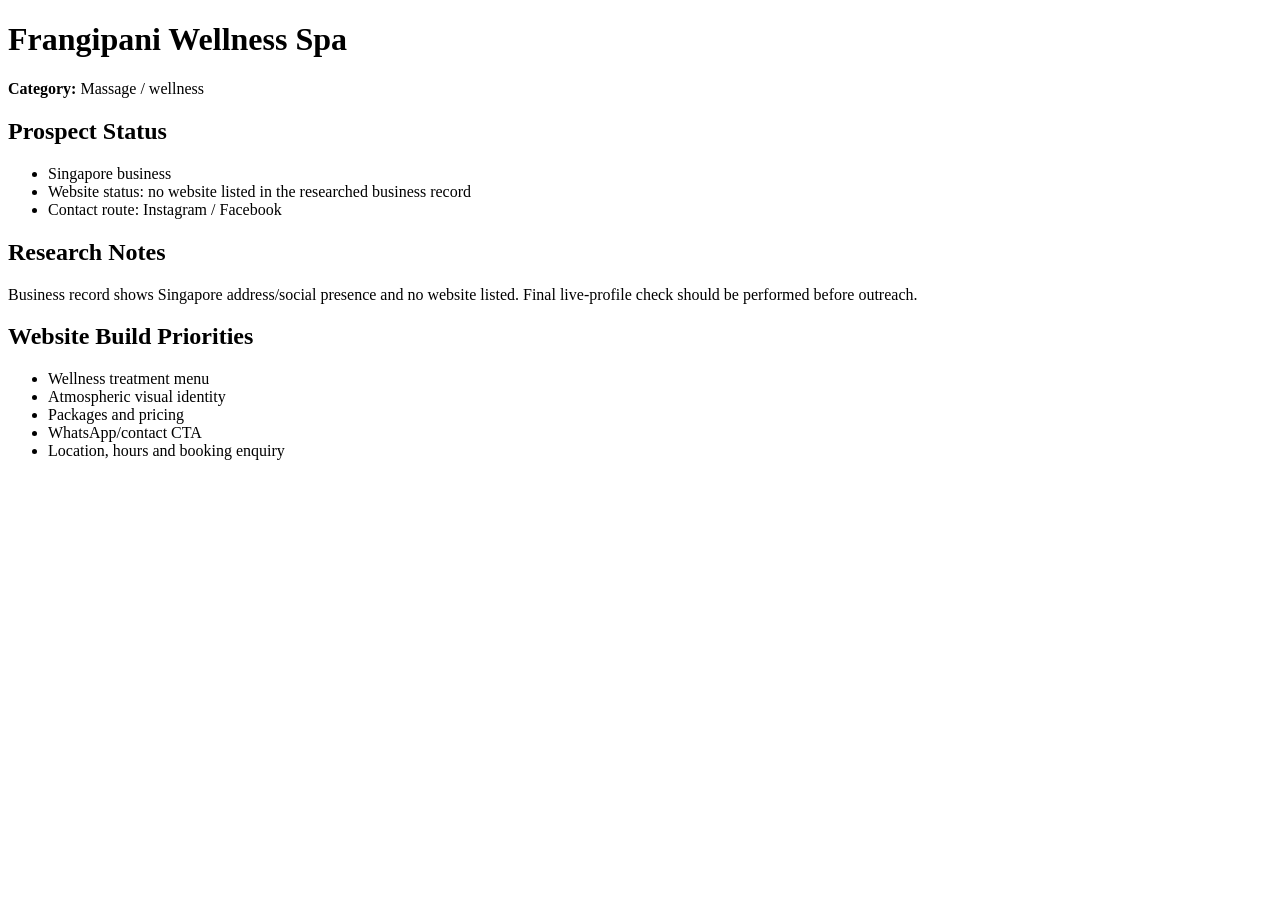
==== index.html @ fa2b4fba "Add business lead dossier for Frangipani Wellness Spa" ====
<!doctype html><html lang="en"><head><meta charset="utf-8"><meta name="viewport" content="width=device-width,initial-scale=1"><title>Frangipani Wellness Spa — Lead Dossier</title></head><body><h1>Frangipani Wellness Spa</h1><p><strong>Category:</strong> Massage / wellness</p><h2>Prospect Status</h2><ul><li>Singapore business</li><li>Website status: no website listed in the researched business record</li><li>Contact route: Instagram / Facebook</li></ul><h2>Research Notes</h2><p>Business record shows Singapore address/social presence and no website listed. Final live-profile check should be performed before outreach.</p><h2>Website Build Priorities</h2><ul><li>Wellness treatment menu</li><li>Atmospheric visual identity</li><li>Packages and pricing</li><li>WhatsApp/contact CTA</li><li>Location, hours and booking enquiry</li></ul></body></html>
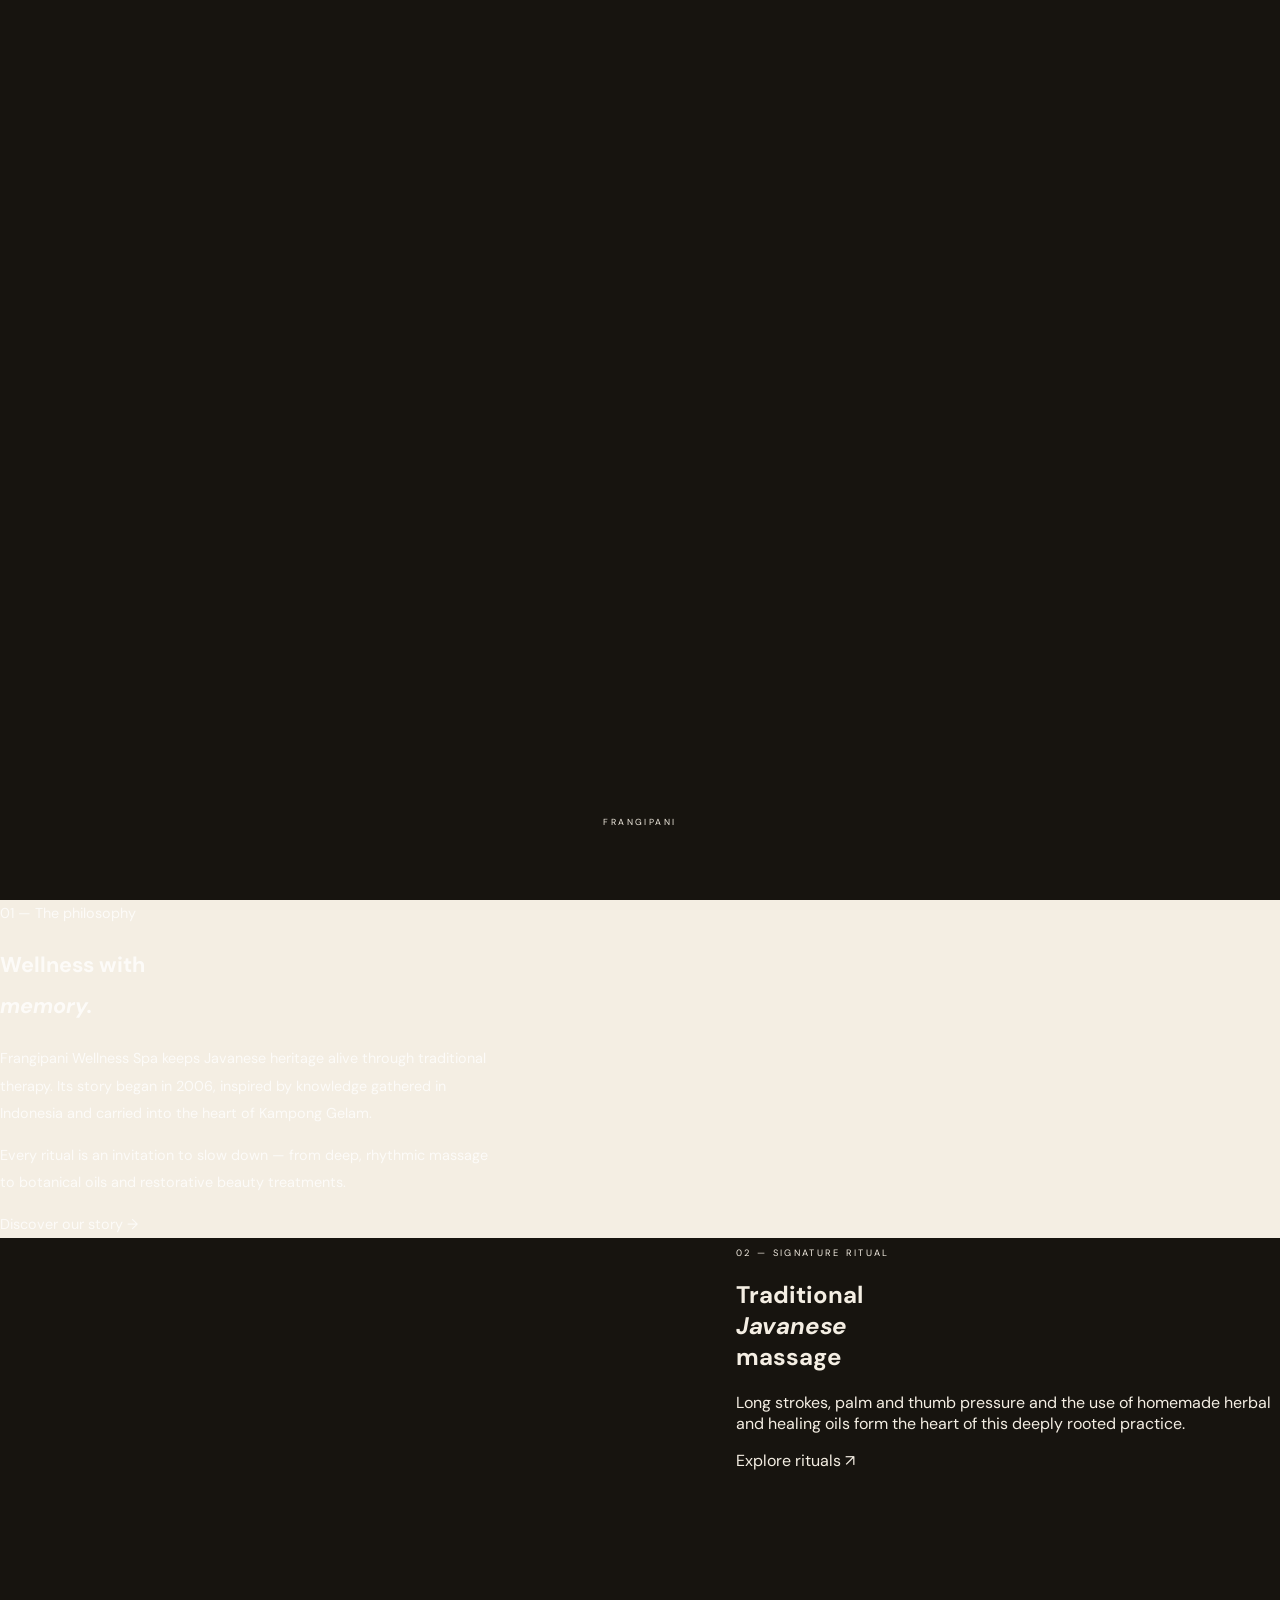
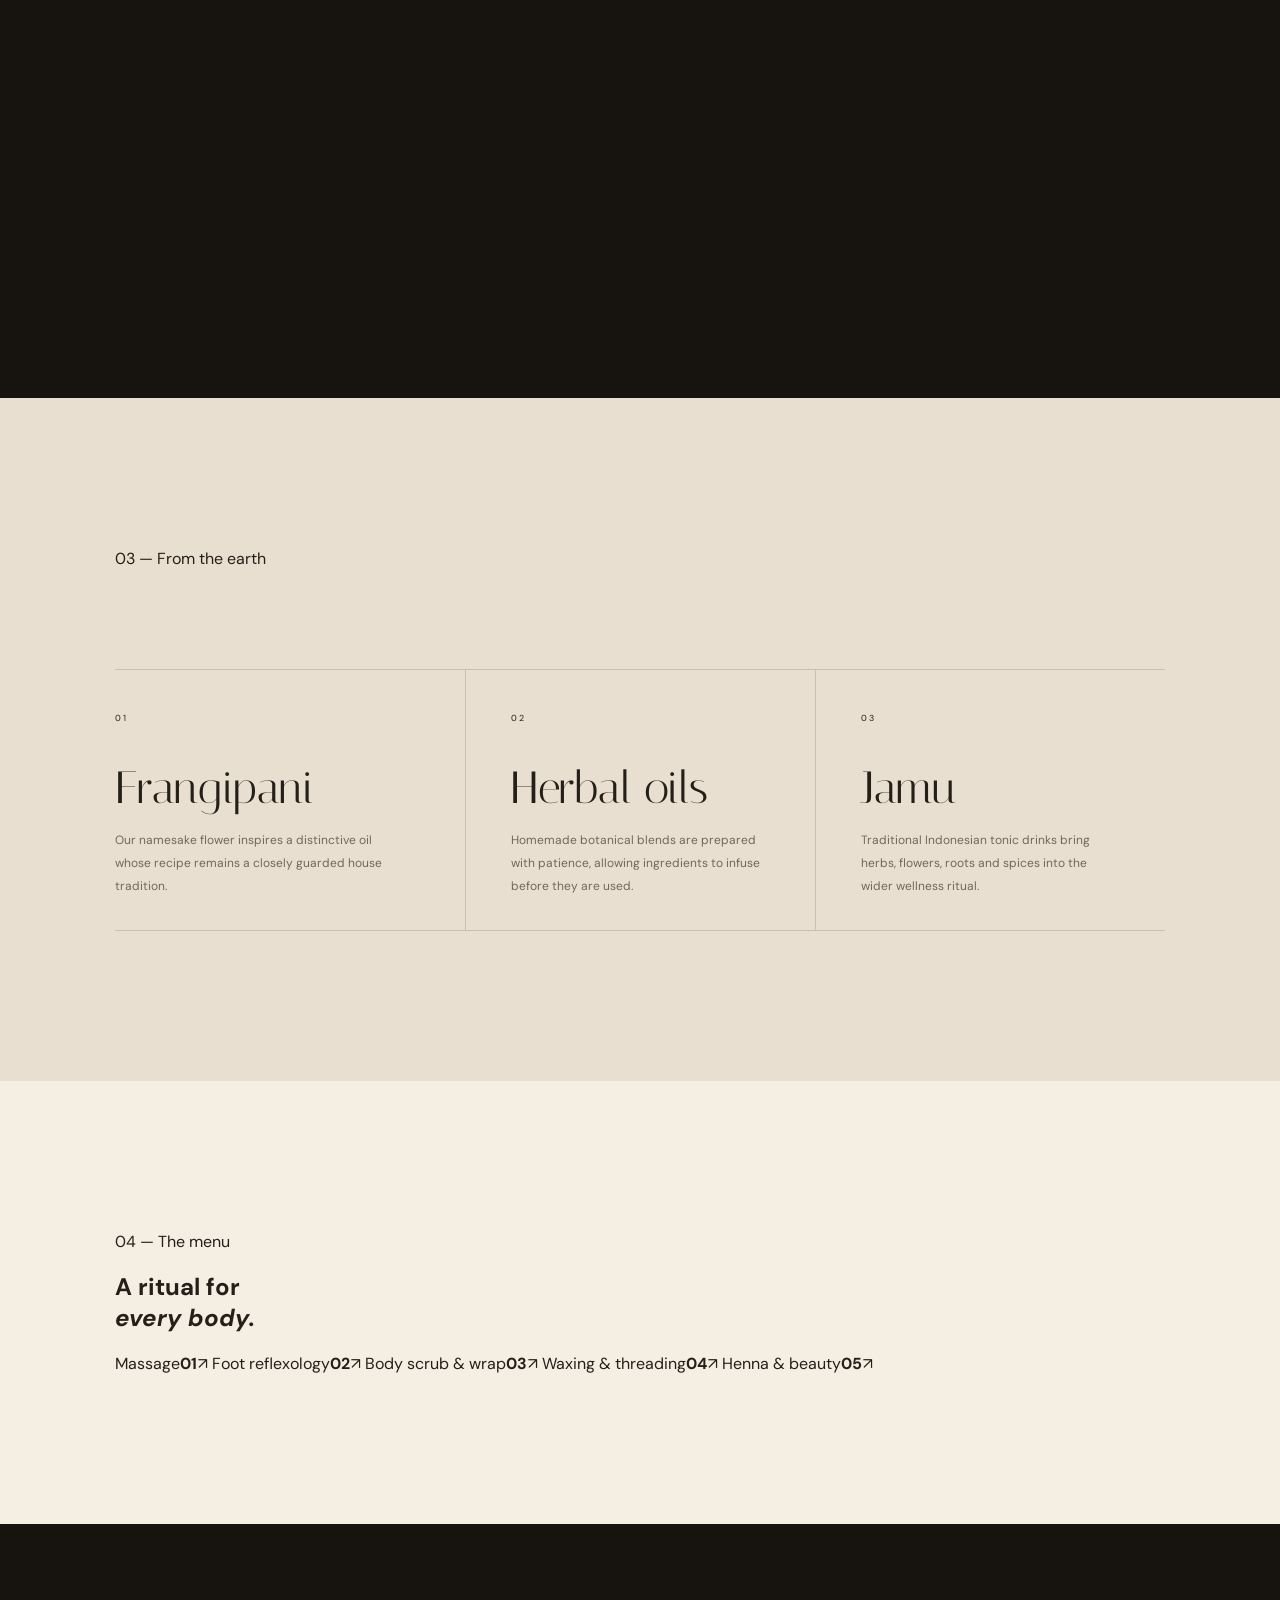
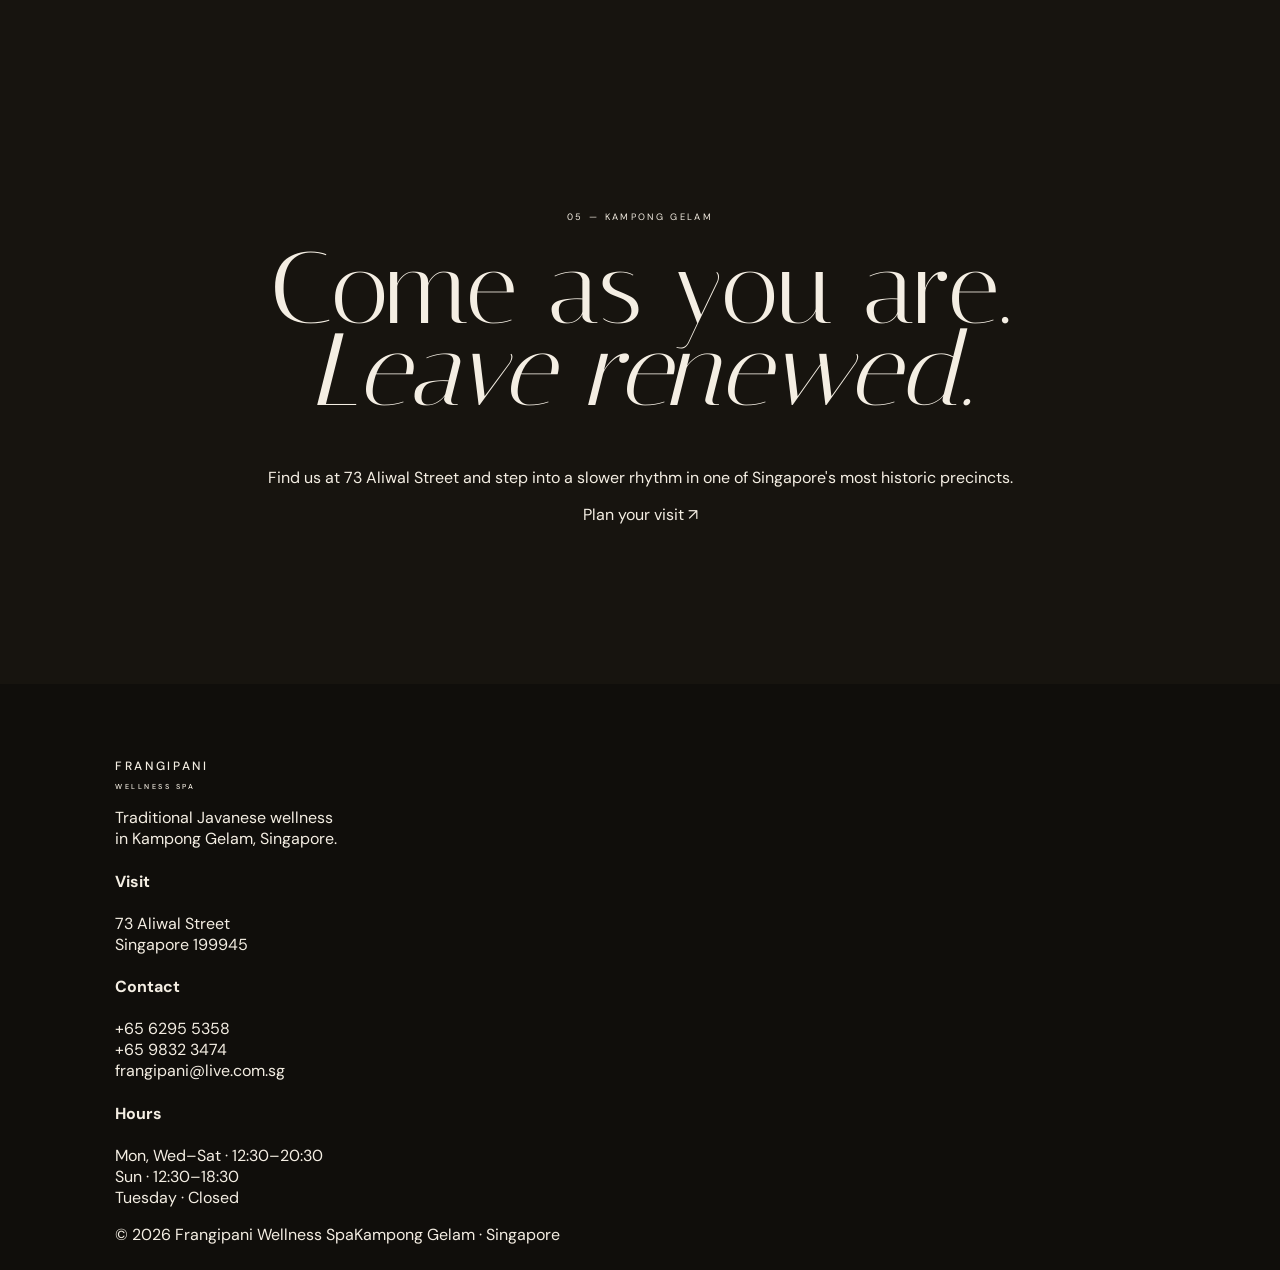
==== commit 9bfa6a74: "Build Frangipani Wellness Spa homepage" ====
--- a/index.html
+++ b/index.html
@@ -1 +1,75 @@
-<!doctype html><html lang="en"><head><meta charset="utf-8"><meta name="viewport" content="width=device-width,initial-scale=1"><title>Frangipani Wellness Spa — Lead Dossier</title></head><body><h1>Frangipani Wellness Spa</h1><p><strong>Category:</strong> Massage / wellness</p><h2>Prospect Status</h2><ul><li>Singapore business</li><li>Website status: no website listed in the researched business record</li><li>Contact route: Instagram / Facebook</li></ul><h2>Research Notes</h2><p>Business record shows Singapore address/social presence and no website listed. Final live-profile check should be performed before outreach.</p><h2>Website Build Priorities</h2><ul><li>Wellness treatment menu</li><li>Atmospheric visual identity</li><li>Packages and pricing</li><li>WhatsApp/contact CTA</li><li>Location, hours and booking enquiry</li></ul></body></html>+<!doctype html>
+<html lang="en">
+<head>
+<meta charset="utf-8">
+<meta name="viewport" content="width=device-width,initial-scale=1">
+<meta name="description" content="Frangipani Wellness Spa — traditional Javanese wellness, massage, beauty and heritage in Kampong Gelam, Singapore.">
+<title>Frangipani Wellness Spa — Return to Yourself</title>
+<link rel="preconnect" href="https://fonts.googleapis.com">
+<link rel="preconnect" href="https://fonts.gstatic.com" crossorigin>
+<link href="https://fonts.googleapis.com/css2?family=DM+Sans:wght@400;500;600&family=Italiana&display=swap" rel="stylesheet">
+<link rel="stylesheet" href="styles.css">
+</head>
+<body>
+<div class="loader" aria-hidden="true"><span>FRANGIPANI</span></div>
+<canvas id="vfx" aria-hidden="true"></canvas>
+<header class="site-header">
+  <a class="brand" href="index.html"><span>FRANGIPANI</span><small>WELLNESS SPA</small></a>
+  <button class="menu-toggle" aria-label="Open menu"><i></i><i></i></button>
+  <nav class="nav">
+    <a href="rituals.html">Rituals</a><a href="javanese.html">Javanese</a><a href="beauty.html">Beauty</a><a href="heritage.html">Heritage</a><a href="visit.html" class="nav-cta">Visit us</a>
+  </nav>
+</header>
+<main>
+<section class="hero">
+  <div class="hero-image"></div><div class="hero-shade"></div>
+  <div class="hero-copy reveal">
+    <p class="eyebrow">Kampong Gelam · Singapore · Est. 2006</p>
+    <h1>Return<br><em>to yourself.</em></h1>
+    <p class="hero-lead">A traditional Javanese wellness experience shaped by handmade oils, ancestral techniques and a deep respect for healing.</p>
+    <a class="button" href="visit.html">Begin your visit <span>↗</span></a>
+  </div>
+  <div class="hero-mark">01 / 06</div>
+</section>
+<section class="intro section-pad">
+  <div class="section-label reveal">01 — The philosophy</div>
+  <div class="split">
+    <h2 class="display reveal">Wellness with<br><em>memory.</em></h2>
+    <div class="copy reveal"><p>Frangipani Wellness Spa keeps Javanese heritage alive through traditional therapy. Its story began in 2006, inspired by knowledge gathered in Indonesia and carried into the heart of Kampong Gelam.</p><p>Every ritual is an invitation to slow down — from deep, rhythmic massage to botanical oils and restorative beauty treatments.</p><a class="text-link" href="heritage.html">Discover our story <span>→</span></a></div>
+  </div>
+</section>
+<section class="ritual-feature">
+  <div class="ritual-photo"></div><div class="ritual-panel reveal"><p class="eyebrow">02 — Signature ritual</p><h2 class="display">Traditional<br><em>Javanese</em><br>massage</h2><p>Long strokes, palm and thumb pressure and the use of homemade herbal and healing oils form the heart of this deeply rooted practice.</p><a class="button dark" href="rituals.html">Explore rituals <span>↗</span></a></div>
+</section>
+<section class="ingredients section-pad">
+  <div class="section-label reveal">03 — From the earth</div>
+  <div class="ingredient-grid">
+    <article class="ingredient reveal"><span>01</span><h3>Frangipani</h3><p>Our namesake flower inspires a distinctive oil whose recipe remains a closely guarded house tradition.</p></article>
+    <article class="ingredient reveal"><span>02</span><h3>Herbal oils</h3><p>Homemade botanical blends are prepared with patience, allowing ingredients to infuse before they are used.</p></article>
+    <article class="ingredient reveal"><span>03</span><h3>Jamu</h3><p>Traditional Indonesian tonic drinks bring herbs, flowers, roots and spices into the wider wellness ritual.</p></article>
+  </div>
+</section>
+<section class="services section-pad">
+  <div class="services-head reveal"><div class="section-label">04 — The menu</div><h2 class="display">A ritual for<br><em>every body.</em></h2></div>
+  <div class="service-list">
+    <a href="rituals.html" class="service reveal"><span>Massage</span><b>01</b><i>↗</i></a>
+    <a href="rituals.html" class="service reveal"><span>Foot reflexology</span><b>02</b><i>↗</i></a>
+    <a href="rituals.html" class="service reveal"><span>Body scrub & wrap</span><b>03</b><i>↗</i></a>
+    <a href="beauty.html" class="service reveal"><span>Waxing & threading</span><b>04</b><i>↗</i></a>
+    <a href="beauty.html" class="service reveal"><span>Henna & beauty</span><b>05</b><i>↗</i></a>
+  </div>
+</section>
+<section class="closing">
+  <div class="closing-image"></div><div class="closing-copy reveal"><p class="eyebrow">05 — Kampong Gelam</p><h2 class="display">Come as you are.<br><em>Leave renewed.</em></h2><p>Find us at 73 Aliwal Street and step into a slower rhythm in one of Singapore's most historic precincts.</p><a class="button" href="visit.html">Plan your visit <span>↗</span></a></div>
+</section>
+</main>
+<footer class="footer">
+  <div><a class="brand" href="index.html"><span>FRANGIPANI</span><small>WELLNESS SPA</small></a><p>Traditional Javanese wellness<br>in Kampong Gelam, Singapore.</p></div>
+  <div><h4>Visit</h4><p>73 Aliwal Street<br>Singapore 199945</p></div>
+  <div><h4>Contact</h4><p><a href="tel:+6562955358">+65 6295 5358</a><br><a href="tel:+6598323474">+65 9832 3474</a><br><a href="mailto:frangipani@live.com.sg">frangipani@live.com.sg</a></p></div>
+  <div><h4>Hours</h4><p>Mon, Wed–Sat · 12:30–20:30<br>Sun · 12:30–18:30<br>Tuesday · Closed</p></div>
+  <div class="footer-bottom"><span>© <span id="year"></span> Frangipani Wellness Spa</span><span>Kampong Gelam · Singapore</span></div>
+</footer>
+<script src="script.js"></script>
+</body>
+</html>
--- a/styles.css
+++ b/styles.css
@@ -0,0 +1 @@
+:root{--night:#17140f;--cream:#f4eee3;--sand:#d9c6a8;--clay:#8b5d43;--ink:#242019;--line:rgba(36,32,25,.16);--display:'Italiana',Georgia,serif;--body:'DM Sans',Arial,sans-serif}*{box-sizing:border-box}html{scroll-behavior:smooth}body{margin:0;background:var(--cream);color:var(--ink);font-family:var(--body);overflow-x:hidden}a{color:inherit;text-decoration:none}img{width:100%;display:block}#vfx{position:fixed;inset:0;pointer-events:none;z-index:2;opacity:.35}.loader{position:fixed;inset:0;background:var(--night);color:var(--cream);z-index:100;display:grid;place-items:center;transition:.9s}.loader.done{opacity:0;visibility:hidden}.loader .lotus{font:5rem var(--display);animation:float 2s ease-in-out infinite}.loader span{position:absolute;bottom:8%;font-size:.55rem;letter-spacing:.28em}header{position:fixed;z-index:50;top:0;left:0;right:0;height:84px;padding:0 5vw;display:flex;align-items:center;color:white;transition:.4s}header.scrolled{background:rgba(23,20,15,.9);backdrop-filter:blur(16px);border-bottom:1px solid rgba(255,255,255,.12)}.brand{font-size:.75rem;letter-spacing:.22em;font-weight:500}.brand small,.foot-brand small{display:block;font-size:.45rem;letter-spacing:.35em;margin-top:7px}.site-nav{display:flex;gap:2rem;margin:auto;font-size:.62rem;letter-spacing:.14em;text-transform:uppercase}.site-nav a{opacity:.62;transition:.25s}.site-nav a:hover,.site-nav a.active{opacity:1}.book{font-size:.6rem;letter-spacing:.13em;text-transform:uppercase;border:1px solid rgba(255,255,255,.38);padding:13px 17px}.menu{display:none;background:none;border:0}.menu i{display:block;width:25px;height:1px;background:white;margin:6px}.hero{height:100svh;min-height:680px;position:relative;color:white;overflow:hidden}.hero-bg{position:absolute;inset:0;background:url('https://images.unsplash.com/photo-1544161515-4ab6ce6db874?auto=format&fit=crop&w=2200&q=90') center/cover;animation:hero 2s ease forwards}.hero-overlay{position:absolute;inset:0;background:linear-gradient(90deg,rgba(18,14,10,.78),rgba(18,14,10,.2) 70%),linear-gradient(0deg,rgba(18,14,10,.72),transparent 50%)}.hero-copy{position:absolute;z-index:3;left:8vw;bottom:15vh;max-width:780px}.kicker,.eyebrow{font-size:.58rem;letter-spacing:.25em;text-transform:uppercase}.hero h1{font:400 clamp(4.8rem,10vw,10rem)/.78 var(--display);letter-spacing:-.055em;margin:25px 0}.hero h1 em,h2 em{font-style:italic}.intro{max-width:490px;font-size:.9rem;line-height:1.9;color:rgba(255,255,255,.76)}.actions{display:flex;gap:28px;align-items:center;margin-top:35px}.pill{display:inline-flex;gap:25px;align-items:center;background:var(--cream);color:var(--ink);padding:16px 20px;font-size:.62rem;letter-spacing:.13em;text-transform:uppercase;transition:.3s}.pill:hover{transform:translateY(-4px);gap:34px}.under{font-size:.62rem;letter-spacing:.15em;text-transform:uppercase;border-bottom:1px solid rgba(255,255,255,.5);padding-bottom:7px}.under.dark{color:var(--ink);border-color:var(--ink)}.hero-flower{position:absolute;right:5vw;bottom:13vh;z-index:3;font:3rem var(--display);text-align:right}.hero-flower span{font: .48rem var(--body);letter-spacing:.18em;text-transform:uppercase;opacity:.65}.scroll{position:absolute;z-index:3;bottom:28px;left:5vw;font-size:.5rem;letter-spacing:.2em}.scroll b{display:inline-block;width:60px;height:1px;background:white;margin-left:15px;vertical-align:middle;animation:pulse 1.8s infinite}.opening{padding:150px 9vw;display:grid;grid-template-columns:.55fr 1.45fr;gap:8vw}.opening h2,.ingredients h2{font:400 clamp(4rem,8vw,8rem)/.82 var(--display);letter-spacing:-.05em;margin:0 0 45px}.opening>div p,.ingredient-head>p{max-width:560px;font-size:.9rem;line-height:2;color:#686056}.ritual-feature{display:grid;grid-template-columns:1.15fr .85fr;background:var(--night);color:var(--cream);min-height:760px}.ritual-image{min-height:650px;background:url('https://images.unsplash.com/photo-1600334129128-685c5582fd35?auto=format&fit=crop&w=1600&q=88') center/cover}.ritual-copy{padding:10vw 8vw;display:flex;justify-content:center;flex-direction:column}.ritual-copy h2{font:400 clamp(4rem,7vw,7rem)/.8 var(--display);margin:30px 0}.ritual-copy p{font-size:.82rem;line-height:1.9;color:#bcb3a7;max-width:430px}.darkpill{margin-top:28px;align-self:flex-start}.ingredients{padding:150px 9vw;background:#e9dfd0}.ingredient-head{display:grid;grid-template-columns:.7fr 1fr 1fr;gap:6vw;align-items:end}.ingredient-head h2{margin:0}.ingredient-grid{display:grid;grid-template-columns:repeat(3,1fr);margin-top:100px;border-top:1px solid var(--line)}.ingredient-grid article{padding:35px 45px 20px 0;border-bottom:1px solid var(--line)}.ingredient-grid article+article{padding-left:45px;border-left:1px solid var(--line)}.ingredient-grid span{font-size:.55rem;letter-spacing:.2em}.ingredient-grid h3{font:400 2.8rem var(--display);margin:35px 0 15px}.ingredient-grid p{font-size:.75rem;line-height:1.9;color:#6f675e;max-width:280px}.services{padding:150px 9vw}.service-line{display:grid;grid-template-columns:70px 1fr auto;align-items:center;border-top:1px solid var(--line);padding:35px 0}.service-line span{font-size:.55rem}.service-line h3{font:400 clamp(2.2rem,4vw,4rem) var(--display);margin:0}.service-line a{font-size:.57rem;letter-spacing:.15em;text-transform:uppercase}.closing{min-height:760px;background:var(--night);color:var(--cream);display:grid;place-items:center;text-align:center;padding:100px 8vw;position:relative;overflow:hidden}.closing-orb{position:absolute;width:650px;height:650px;border:1px solid rgba(217,198,168,.18);border-radius:50%;animation:orbit 20s linear infinite}.closing h2{position:relative;font:400 clamp(4rem,8vw,9rem)/.8 var(--display);margin:25px 0 55px}.closing p,.closing .pill{position:relative}.closing .pill{background:var(--sand)}footer{background:#100e0b;color:var(--cream);padding:70px 9vw 25px}.foot-brand{font-size:.8rem;letter-spacing:.22em}.foot-cols{display:grid;grid-template-columns:repeat(3,1fr);gap:50px;margin:70px 0;padding-bottom:50px;border-bottom:1px solid rgba(255,255,255,.12)}.foot-cols b{font-size:.55rem;letter-spacing:.18em;text-transform:uppercase}.foot-cols p{font-size:.72rem;line-height:1.9;color:#aaa196}.copyright{display:flex;justify-content:space-between;font-size:.52rem;letter-spacing:.08em;color:#776f66}.float{position:fixed;right:24px;bottom:24px;z-index:60;width:66px;height:66px;border-radius:50%;background:var(--sand);display:grid;place-items:center;text-align:center;font-size:.48rem;letter-spacing:.1em;box-shadow:0 12px 35px #0005;transition:.3s}.float:hover{transform:scale(1.08)}.reveal{opacity:0;transform:translateY(50px);transition:1s cubic-bezier(.2,.7,.2,1)}.reveal.visible{opacity:1;transform:none}@keyframes hero{from{transform:scale(1.08)}to{transform:scale(1)}}@keyframes pulse{50%{opacity:.25;width:35px}}@keyframes orbit{to{transform:rotate(360deg)}}@keyframes float{50%{transform:translateY(-12px)}}@media(max-width:850px){header{height:72px;padding:0 6vw}.site-nav{display:none;position:absolute;top:72px;left:0;right:0;background:rgba(23,20,15,.98);padding:30px 7vw;flex-direction:column;gap:22px}.nav-open .site-nav{display:flex}.book{display:none}.menu{display:block;margin-left:auto}.hero-copy{left:7vw;right:7vw;bottom:13vh}.hero h1{font-size:clamp(4.3rem,17vw,7rem)}.hero-flower{display:none}.opening,.ritual-feature,.ingredient-head{grid-template-columns:1fr}.opening,.ingredients,.services{padding:100px 7vw}.ritual-image{min-height:520px}.ritual-copy{padding:90px 8vw}.ingredient-grid{grid-template-columns:1fr;margin-top:65px}.ingredient-grid article,.ingredient-grid article+article{padding:30px 0;border-left:0}.service-line{grid-template-columns:45px 1fr;gap:10px}.service-line a{grid-column:2}.closing{min-height:650px}.foot-cols{grid-template-columns:1fr 1fr}.copyright{flex-direction:column;gap:10px}}@media(max-width:520px){.hero{min-height:650px}.hero h1{font-size:4.4rem}.actions{flex-wrap:wrap}.opening h2,.ingredients h2{font-size:4.2rem}.foot-cols{grid-template-columns:1fr}.closing-orb{width:390px;height:390px}}
